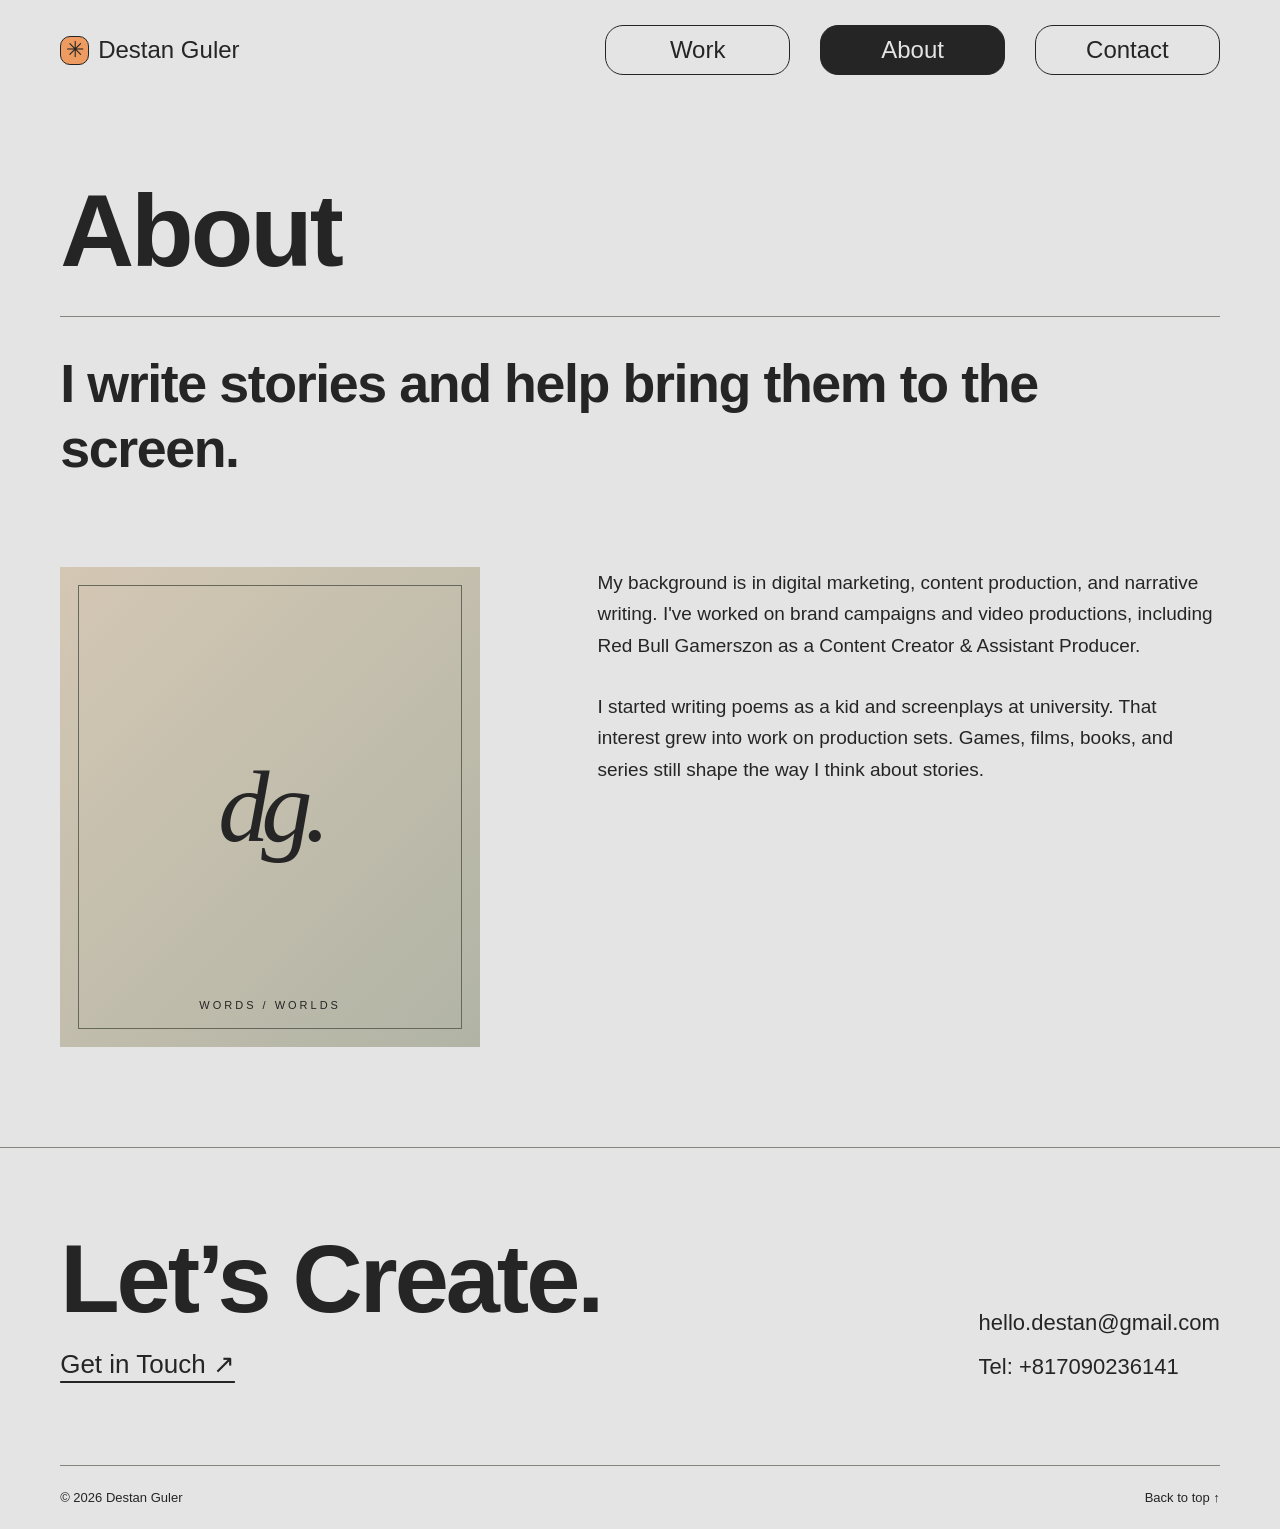
==== about.html @ 40b92219 "Add complete video portfolio and Church script with concise English copy" ====
<!doctype html>
<html lang="en">
<head>
  <meta charset="utf-8">
  <meta name="viewport" content="width=device-width, initial-scale=1">
  <meta name="description" content="Destan Guler — Narrative Consultant &amp; Writer based in Tokyo.">
  <meta name="theme-color" content="#e4e4e4">
  <title>About — Destan Guler</title>
  <link rel="stylesheet" href="assets/site.css?v=portfolio-works-3">
  <script type="module" src="assets/app.js?v=portfolio-works-3"></script>
</head>
<body data-page="about">
  <a class="skip" href="#main">Skip to content</a>
  <header class="header shell">
    <a class="brand" href="index.html"><span class="brand-symbol" aria-hidden="true">✳</span><span class="brand-name">Destan Guler</span></a>
    <nav class="nav" aria-label="Main navigation"><a href="index.html#featured">Work</a><a href="about.html">About</a><a href="contact.html">Contact</a></nav>
  </header>
  <main id="main"><noscript>Please enable JavaScript to view the portfolio. Contact: <a href="mailto:hello.destan@gmail.com">hello.destan@gmail.com</a> · <a href="tel:+817090236141">+817090236141</a></noscript></main>
  <footer class="footer shell"><div class="footer-top"><div><h2>Let’s Create.</h2><a class="footer-cta" href="contact.html">Get in Touch ↗</a></div><div class="footer-contact"></div></div><div class="footer-bottom"><p class="copyright">Destan Guler</p><div class="social"></div><a href="#main">Back to top ↑</a></div></footer>
  <dialog id="video-dialog" class="video-dialog" aria-labelledby="video-title"><div class="dialog-bar"><h2 id="video-title"></h2><button class="icon-button" aria-label="Close video" autofocus>✕</button></div><div class="video-frame"></div><a class="external-video" target="_blank" rel="noopener">Open on YouTube ↗</a></dialog>
</body>
</html>
---- assets/site.css ----
:root { color-scheme:light; --bg:#e4e4e4; --bg2:#d8d8d5; --fg:#252525; --muted:#545454; --accent:#85421a; --line:#858580; --line2:#999994; --sans:Arial,Helvetica,sans-serif; font-family:var(--sans); color:var(--fg); background:var(--bg); }
*,*::before,*::after { box-sizing:border-box; }
body { margin:0; }
body:has(dialog[open]) { overflow:hidden; }
a { color:inherit; text-decoration:none; }
button,select { font:inherit; }
button { cursor:pointer; }
button:disabled { cursor:default; opacity:.45; }
:focus-visible { outline:3px solid var(--accent); outline-offset:5px; }
[hidden] { display:none!important; }
h1,h2,h3,p,figure { margin:0; }
.shell { width:min(100%,1600px); padding-inline:4.7%; margin-inline:auto; }
.skip { position:fixed; top:-100px; left:20px; z-index:30; padding:14px 20px; background:var(--fg); color:var(--bg); }
.skip:focus { top:12px; }
.header { min-height:100px; display:flex; align-items:center; justify-content:space-between; gap:30px; }
.brand { display:flex; gap:9px; align-items:center; white-space:nowrap; font-size:24px; }
.brand-symbol { display:grid; place-items:center; width:29px; height:29px; border:1px solid var(--fg); border-radius:10px; background:#ed9b61; font-size:22px; }
.nav { display:flex; width:53%; gap:30px; }
.nav a { flex:1; text-align:center; border:1px solid var(--fg); border-radius:18px; padding:10px 14px; font-size:24px; transition:background .2s,color .2s; }
.nav a:hover,.nav a[aria-current] { background:var(--fg); color:var(--bg); }
main { min-height:60vh; }
.hero { padding-top:90px; padding-bottom:82px; position:relative; }
.hero-copy { width:65%; }
.hero-tag { font-size:24px; line-height:1.4; margin-bottom:22px; }
.hero h1 { font-size:clamp(40px,4vw,64px); line-height:1.22; letter-spacing:-1.7px; font-weight:600; }
.portrait { display:grid; place-items:center; position:relative; overflow:hidden; background:#c7c4ba; aspect-ratio:7/8; }
.portrait img { width:100%; height:100%; object-fit:cover; }
.portrait:has(.monogram) { background:linear-gradient(135deg,#d4c7b4,#b1b4a5); }
.portrait:has(.monogram)::before { content:''; position:absolute; inset:18px; border:1px solid #65685b; }
.portrait:has(.monogram)::after { content:'WORDS / WORLDS'; position:absolute; bottom:36px; font-size:11px; letter-spacing:3px; }
.monogram { font-size:clamp(70px,8vw,120px); letter-spacing:-8px; font-family:Georgia,serif; font-style:italic; }
.hero .portrait { position:absolute; width:23%; right:7%; bottom:-115px; z-index:1; }
.pencil-banner { height:380px; background:#c5c0b5 url('pencils.jpg') center 50%/cover no-repeat; }
.featured { padding-top:70px; padding-bottom:80px; scroll-margin-top:30px; }
.section-title { font-size:30px; font-weight:400; margin-bottom:36px; }
.work-grid { display:grid; grid-template-columns:1fr 1fr; gap:50px 22px; }
.work-art { min-height:450px; padding:30px; display:flex; flex-direction:column; position:relative; overflow:hidden; }
.work-number { font-size:12px; letter-spacing:1px; text-transform:uppercase; z-index:1; }
.work-title { font-size:clamp(36px,4.8vw,76px); letter-spacing:-2px; line-height:1.04; max-width:85%; margin-block:auto; padding-block:55px; z-index:1; }
.work-status { font-size:12px; text-transform:uppercase; letter-spacing:2px; z-index:1; }
.work-0 .work-art { background:#cecec8; }
.work-0 .work-title { font-family:Georgia,serif; font-style:italic; }
.work-0 .work-art::after { content:''; position:absolute; width:180px; height:320px; background:#e9e5db; right:-50px; bottom:-55px; transform:rotate(25deg); box-shadow:-12px 6px 0 #bebeb7; }
.work-1 .work-art { background:#bdc6b6; }
.work-1 .work-title { font-weight:600; }
.work-1 .work-art::after { content:''; position:absolute; width:290px; height:290px; border:1px solid #707c66; border-radius:50%; bottom:-90px; right:-80px; box-shadow:0 0 0 22px #bdc6b6,0 0 0 23px #707c66; }
.work-2 .work-art { color:#f1eee5; background:#383b3b; }
.work-2 .work-title { max-width:70%; font-weight:600; }
.work-2 .work-art::after { content:'✳'; position:absolute; right:20px; bottom:12px; color:#a5b6b2; font-size:190px; }
.work-3 .work-art { background:#c2b6ca; }
.work-3 .work-title { font-family:Georgia,serif; font-style:italic; }
.work-caption { display:flex; justify-content:space-between; flex-wrap:wrap; gap:10px; padding-top:16px; }
.work-caption h3 { font-size:18px; font-weight:400; }
.work-caption>span { font-size:12px; color:var(--muted); }
.work-video { grid-column: auto; }
.work-video .work-art { background: #222; color: #fff; }
.work-video .work-art::after { content: ''; inset: 0; width: auto; height: auto; background: linear-gradient(90deg, #000d, #0007); }
.work-cover { position: absolute; inset: 0; width: 100%; height: 100%; object-fit: cover; }
.work-video .work-title { font-family: var(--sans); font-size: clamp(26px, 2.6vw, 38px); max-width: 100%; font-style: normal; }
a.work-card:hover .work-title { text-decoration:underline; text-decoration-thickness:1px; text-underline-offset:7px; }
.services { padding-block:70px 95px; border-top:1px solid var(--line); display:grid; grid-template-columns:1fr 2fr; }
.services ul { display:grid; grid-template-columns:1fr 1fr; list-style:none; margin:0; padding:0; gap:26px 20px; font-size:20px; text-transform:uppercase; }
.archive { padding-block:30px 70px; display:flex; gap:30px; justify-content:space-between; }
.archive>span { color:var(--muted); }
.archive>div { display:flex; flex-wrap:wrap; gap:30px; }
.archive a,.social a { text-decoration:underline; text-underline-offset:5px; }
.footer { border-top:1px solid var(--line); padding-top:75px; }
.footer-top { display:flex; justify-content:space-between; align-items:flex-end; gap:40px; padding-bottom:85px; }
.footer h2 { font-size:clamp(52px,7.6vw,108px); letter-spacing:-3px; font-weight:600; margin-bottom:14px; }
.footer-cta { display:inline-block; font-size:26px; text-decoration:underline; text-underline-offset:8px; }
.contact-details { display:flex; flex-direction:column; align-items:flex-start; gap:18px; font-size:22px; }
.contact-details a { overflow-wrap:anywhere; }
.contact-details a:hover { text-decoration:underline; text-underline-offset:4px; }
.footer-bottom { border-top:1px solid var(--line); padding-block:24px; display:flex; justify-content:space-between; flex-wrap:wrap; gap:20px; font-size:13px; }
.social { display:flex; gap:20px; }
.about-page,.contact-page { padding-top:75px; padding-bottom:100px; }
.page-title { font-size:clamp(60px,8vw,108px); line-height:1.1; letter-spacing:-3px; padding-bottom:28px; border-bottom:1px solid var(--line); margin-bottom:34px; }
.about-headline { font-size:clamp(32px,4.2vw,62px); line-height:1.22; letter-spacing:-1.4px; font-weight:600; max-width:1050px; }
.about-body { display:grid; grid-template-columns:1fr 1.4fr; gap:8%; margin-top:85px; align-items:start; }
.about-body .portrait { width:100%; max-width:420px; }
.prose { font-size:19px; line-height:1.65; }
.prose p+p { margin-top:30px; }
.experience-list { margin-top:80px; }
.experience { display:grid; grid-template-columns:1fr 2fr; gap:30px; padding:24px 0; border-top:1px solid var(--line); line-height:1.6; }
.contact-layout { display:grid; grid-template-columns:1fr 1fr; gap:10%; padding-top:30px; }
.contact-page .contact-details { font-size:clamp(22px,2.6vw,36px); }
.location { margin-top:50px; font-size:18px; line-height:1.6; color:var(--muted); }
.contact-invitation h2 { font-size:38px; letter-spacing:-1px; line-height:1.2; margin-bottom:28px; }
.contact-invitation p { font-size:18px; line-height:1.6; margin-bottom:30px; }
.button,.filter { display:inline-block; border:1px solid var(--fg); border-radius:18px; padding:13px 28px; background:transparent; color:var(--fg); }
.button:hover,.filter:hover,.filter[aria-pressed="true"] { color:var(--bg); background:var(--fg); }
.library { padding-top:75px; padding-bottom:100px; }
.page-hero { margin-bottom:45px; max-width:1050px; }
.eyebrow { font-size:24px; margin-bottom:25px; }
.page-hero h1 { font-size:clamp(40px,6vw,80px); line-height:1.1; letter-spacing:-2px; margin-bottom:24px; }
.lead { font-size:19px; line-height:1.6; }
.filters { display:flex; gap:12px; margin-bottom:30px; }
.grid { display:grid; grid-template-columns:repeat(3,minmax(0,1fr)); gap:22px; }
.card { border:1px solid var(--line); padding:28px; min-height:250px; display:flex; flex-direction:column; align-items:flex-start; gap:20px; }
.card:hover { background:#d8d8d4; }
.card h3 { font-size:30px; font-weight:500; letter-spacing:-.5px; }
.card p { font-size:16px; line-height:1.6; }
.meta { font-size:12px; text-transform:uppercase; letter-spacing:1px; }
.arrow { margin-top:auto; text-decoration:underline; text-underline-offset:5px; }
.video-card { padding:0; gap:0; }
.video-cover { position:relative; width:100%; }
.video-cover img { display:block; width:100%; aspect-ratio:16/9; object-fit:cover; }
.play { position:absolute; inset:0; display:grid; place-items:center; color:white; font-size:35px; }
.video-body { padding:26px; display:grid; gap:20px; }
.empty { display:flex; align-items:center; gap:25px; padding:50px 0; border-block:1px solid var(--line); }
.empty-symbol { font-size:55px; color:var(--accent); }
.empty h2 { margin-bottom:16px; font-size:28px; font-weight:500; }
.empty p { line-height:1.6; }
.notice { padding-block:80px; }
@media(min-width:1600px) { .pencil-banner { height:440px; } }
@media(max-width:900px) {
  .header { min-height:90px; gap:20px; } .brand { font-size:20px; } .nav { width:52%; gap:12px; } .nav a { font-size:19px; padding:10px; }
  .hero { padding-top:65px; } .hero-copy { width:68%; } .hero h1 { font-size:39px; } .hero-tag { font-size:19px; } .hero .portrait { right:5%; bottom:-65px; }
  .pencil-banner { height:280px; } .work-art { min-height:340px; padding:24px; } .services { grid-template-columns:1fr; gap:15px; }
  .footer-top { align-items:flex-start; } .footer .contact-details { font-size:17px; } .grid { grid-template-columns:1fr 1fr; } .contact-layout { gap:6%; }
}
@media(max-width:600px) {
  .shell { padding-inline:22px; } .header { padding-top:23px; padding-bottom:18px; flex-wrap:wrap; gap:23px; } .brand { font-size:21px; }
  .nav { width:100%; gap:10px; } .nav a { font-size:17px; border-radius:15px; padding:9px; }
  .hero { padding-top:45px; padding-bottom:0; } .hero-copy { width:100%; } .hero-tag { font-size:17px; margin-bottom:20px; }
  .hero h1 { font-size:clamp(32px,9vw,48px); letter-spacing:-1.1px; } .hero .portrait { position:relative; width:48%; right:auto; bottom:-45px; margin:-12px 5px 0 auto; }
  .pencil-banner { height:220px; background-position:40% center; } .featured { padding-top:45px; padding-bottom:50px; } .section-title { font-size:26px; margin-bottom:28px; }
  .work-grid,.grid { grid-template-columns:1fr; gap:30px; } .work-art { min-height:360px; } .work-title { font-size:52px; } .work-caption h3 { font-size:17px; }
  .services { padding-block:45px; } .services ul { font-size:14px; gap:22px 18px; line-height:1.5; }
  .archive { flex-direction:column; padding-block:25px 45px; gap:20px; } .archive>div { flex-direction:column; gap:16px; }
  .footer { padding-top:45px; } .footer h2 { letter-spacing:-2px; } .footer-top { flex-direction:column; gap:38px; padding-bottom:45px; } .footer-cta { font-size:22px; } .footer-bottom { font-size:12px; gap:20px 14px; }
  .about-page,.contact-page,.library { padding-top:45px; padding-bottom:60px; } .page-title { font-size:60px; letter-spacing:-2px; } .about-headline { font-size:34px; letter-spacing:-1px; }
  .about-body { grid-template-columns:1fr; gap:35px; margin-top:45px; } .about-body .portrait { max-width:280px; } .prose { font-size:17px; }
  .contact-layout { grid-template-columns:1fr; gap:50px; padding-top:12px; } .contact-invitation h2 { font-size:32px; } .contact-page .contact-details { font-size:25px; } .location { margin-top:30px; }
  .experience { grid-template-columns:1fr; gap:12px; } .page-hero h1 { font-size:42px; } .eyebrow { font-size:20px; } .empty { align-items:flex-start; }
}
@media(prefers-reduced-motion:reduce) { *,*::before,*::after { animation:none!important; transition:none!important; scroll-behavior:auto!important; } }

dialog { color: var(--fg); background: var(--bg); border: 1px solid var(--line); padding: 0; border-radius: 0; }
dialog::backdrop { background: rgba(0,0,0,.88); backdrop-filter: blur(6px); }
.reader { width: min(1100px, 96vw); height: 94svh; max-width: none; max-height: none; }
.reader[open] { display: flex; flex-direction: column; }
.dialog-bar { display: flex; justify-content: space-between; align-items: center; gap: 16px; padding: 16px 24px; border-bottom: 1px solid var(--line); }
.dialog-bar h2 { margin: 0; font: 400 15px var(--sans); overflow: hidden; text-overflow: ellipsis; white-space: nowrap; }
.icon-button { background: transparent; border: 1px solid var(--line2); border-radius: 0; min-width: 36px; min-height: 36px; color: var(--fg); flex-shrink: 0; }
.icon-button:hover { border-color: var(--fg); }
.reader-tools { display: flex; justify-content: center; align-items: center; flex-wrap: wrap; gap: 14px; padding: 12px; border-bottom: 1px solid var(--line); font-size: 12px; color: var(--muted); }
.reader-tools a { text-decoration: underline; text-underline-offset: 3px; color: var(--accent); }
.reader-tools select { background: var(--bg2); border: 1px solid var(--line2); border-radius: 0; padding: 6px 10px; font-size: 12px; color: var(--fg); }
.reader-message { text-align: center; font-size: 12px; padding: 8px 16px; min-height: 32px; margin: 0; color: var(--muted); }
.reader-stage { flex: 1; min-height: 0; overflow: auto; padding: 32px; background: #080808; }
.book-mount { width: fit-content; margin: 0 auto; }
.book-page { position: relative; background: #1a1a18; box-shadow: 2px 2px 0 #111, 4px 4px 0 #333, 6px 6px 0 #0a0a0a, 0 10px 40px #000a; }
.book-sheet { background: #f8f7f2; overflow: hidden; }
.book-sheet img { display: block; width: 100%; height: 100%; object-fit: contain; user-select: none; }
.book-sheet::after { content: ''; position: absolute; inset: 0; pointer-events: none; background: linear-gradient(90deg, rgba(0,0,0,.08), transparent 4%); }
.reader-bottom { display: flex; align-items: center; justify-content: space-between; gap: 12px; padding: 14px 24px; border-top: 1px solid var(--line); }
.reader-bottom span { color: var(--muted); font-size: 12px; white-space: nowrap; }
.page-text { margin: 24px auto 0; max-width: 720px; padding: 20px; background: var(--bg2); line-height: 1.8; border: 1px solid var(--line); }
.page-text summary { cursor: pointer; font-size: 11px; color: var(--accent); letter-spacing: 1px; }
.page-text p { white-space: pre-wrap; margin: 20px 0 0; font-size: 14px; color: var(--muted); }
.video-dialog { width: min(1000px, 95vw); }
.video-dialog iframe { display: block; width: 100%; aspect-ratio: 16 / 9; border: 0; }
.video-dialog .external-video { display: block; margin: 16px 22px; font-size: 12px; color: var(--muted); text-decoration: underline; }
.notice { padding: 40px; border: 1px solid var(--line); line-height: 1.8; }
.notice h1 { font-size: 32px; margin-bottom: 12px; }
.notice p { color: var(--muted); margin: 0; }
.reader-bottom .button { font-size: 14px; padding: 10px 14px; white-space: nowrap; }
@media (max-width: 600px) {
  .reader { width: 100vw; height: 100svh; border: 0; }
  .dialog-bar { padding: 12px 16px; }
  .reader-stage { padding: 16px; }
  .reader-bottom { padding: 12px; gap: 8px; }
}

.work-card, .video-card, .video-body { min-width: 0; }
.work-title, .video-body h3 { overflow-wrap: anywhere; }
.role { font-weight: 600; }

.work-video .work-art::after { border: 0; border-radius: 0; box-shadow: none; transform: none; }
.work-video .work-title { font-weight: 400; }
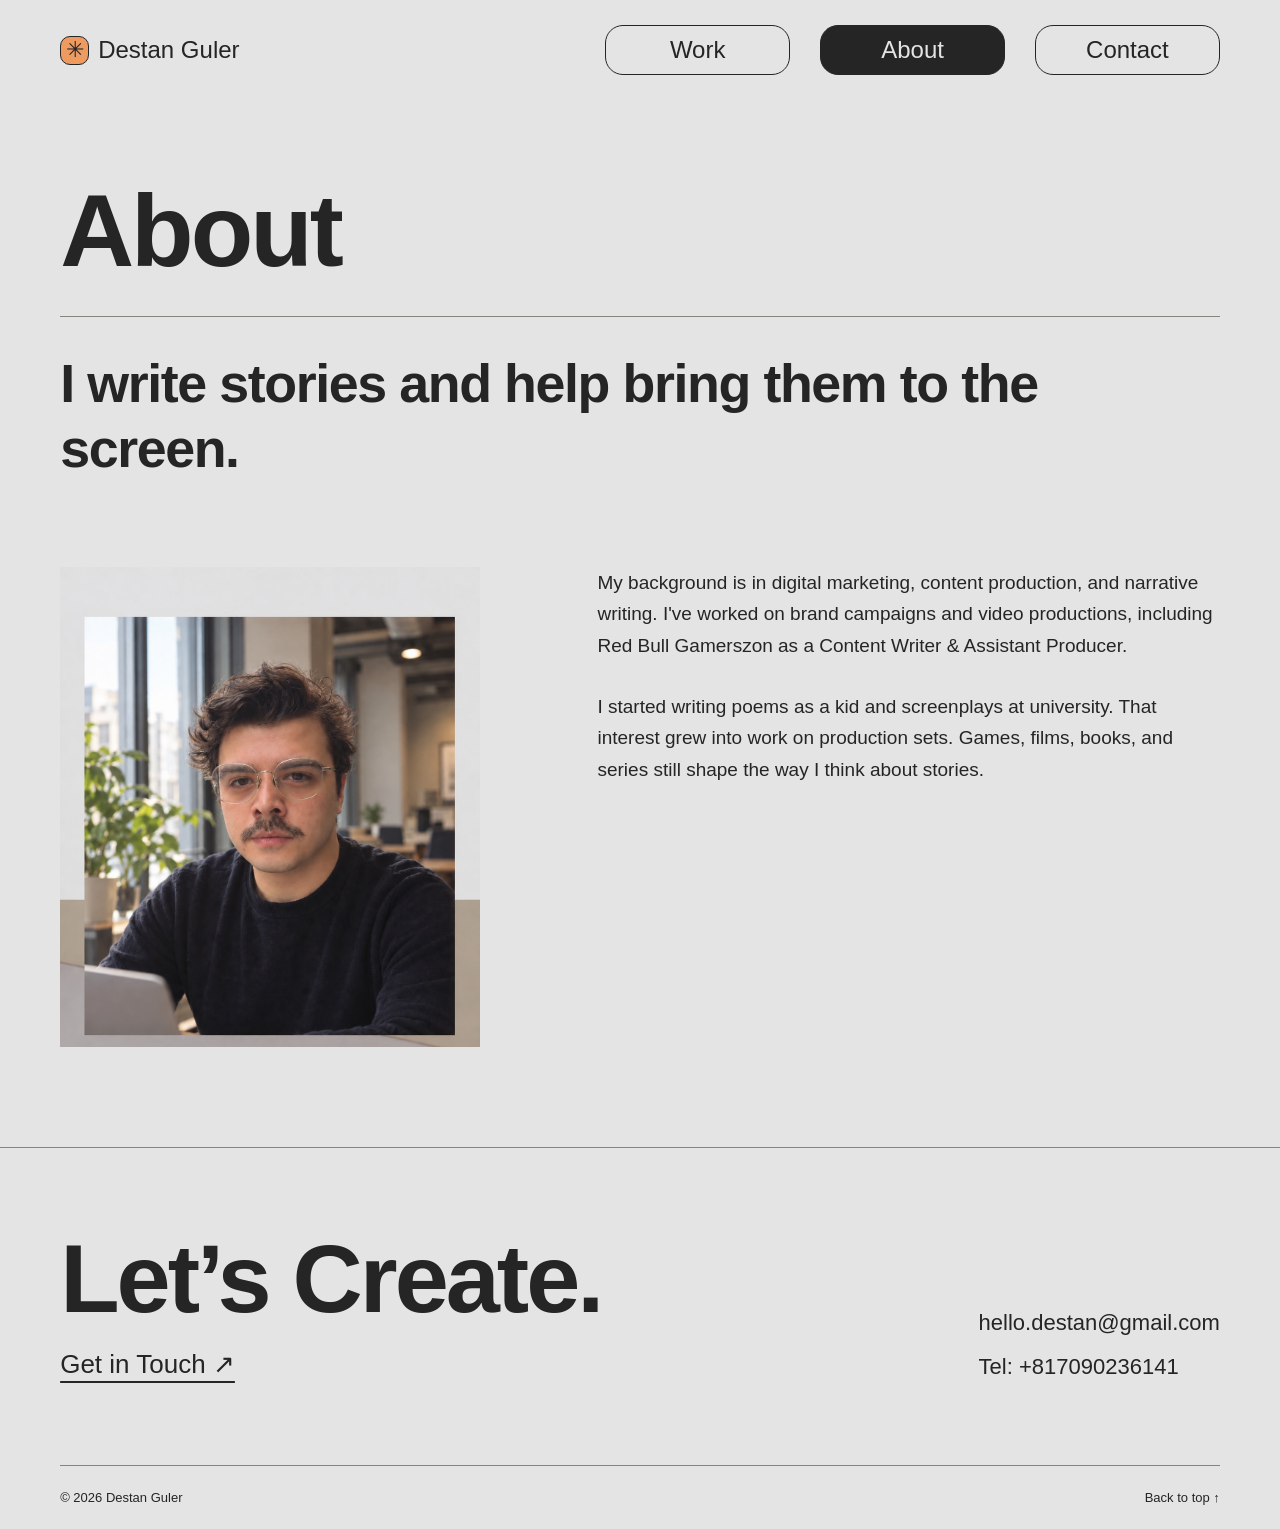
==== commit 75525fef: "Add portrait and short story, curate featured work and correct video credits" ====
--- a/about.html
+++ b/about.html
@@ -6,8 +6,8 @@
   <meta name="description" content="Destan Guler — Narrative Consultant &amp; Writer based in Tokyo.">
   <meta name="theme-color" content="#e4e4e4">
   <title>About — Destan Guler</title>
-  <link rel="stylesheet" href="assets/site.css?v=portfolio-works-3">
-  <script type="module" src="assets/app.js?v=portfolio-works-3"></script>
+  <link rel="stylesheet" href="assets/site.css?v=portfolio-classic-6">
+  <script type="module" src="assets/app.js?v=portfolio-classic-7"></script>
 </head>
 <body data-page="about">
   <a class="skip" href="#main">Skip to content</a>
--- a/assets/site.css
+++ b/assets/site.css
@@ -94,7 +94,7 @@
 .eyebrow { font-size:24px; margin-bottom:25px; }
 .page-hero h1 { font-size:clamp(40px,6vw,80px); line-height:1.1; letter-spacing:-2px; margin-bottom:24px; }
 .lead { font-size:19px; line-height:1.6; }
-.filters { display:flex; gap:12px; margin-bottom:30px; }
+.filters { display:flex; flex-wrap:wrap; gap:12px; margin-bottom:30px; }
 .grid { display:grid; grid-template-columns:repeat(3,minmax(0,1fr)); gap:22px; }
 .card { border:1px solid var(--line); padding:28px; min-height:250px; display:flex; flex-direction:column; align-items:flex-start; gap:20px; }
 .card:hover { background:#d8d8d4; }
